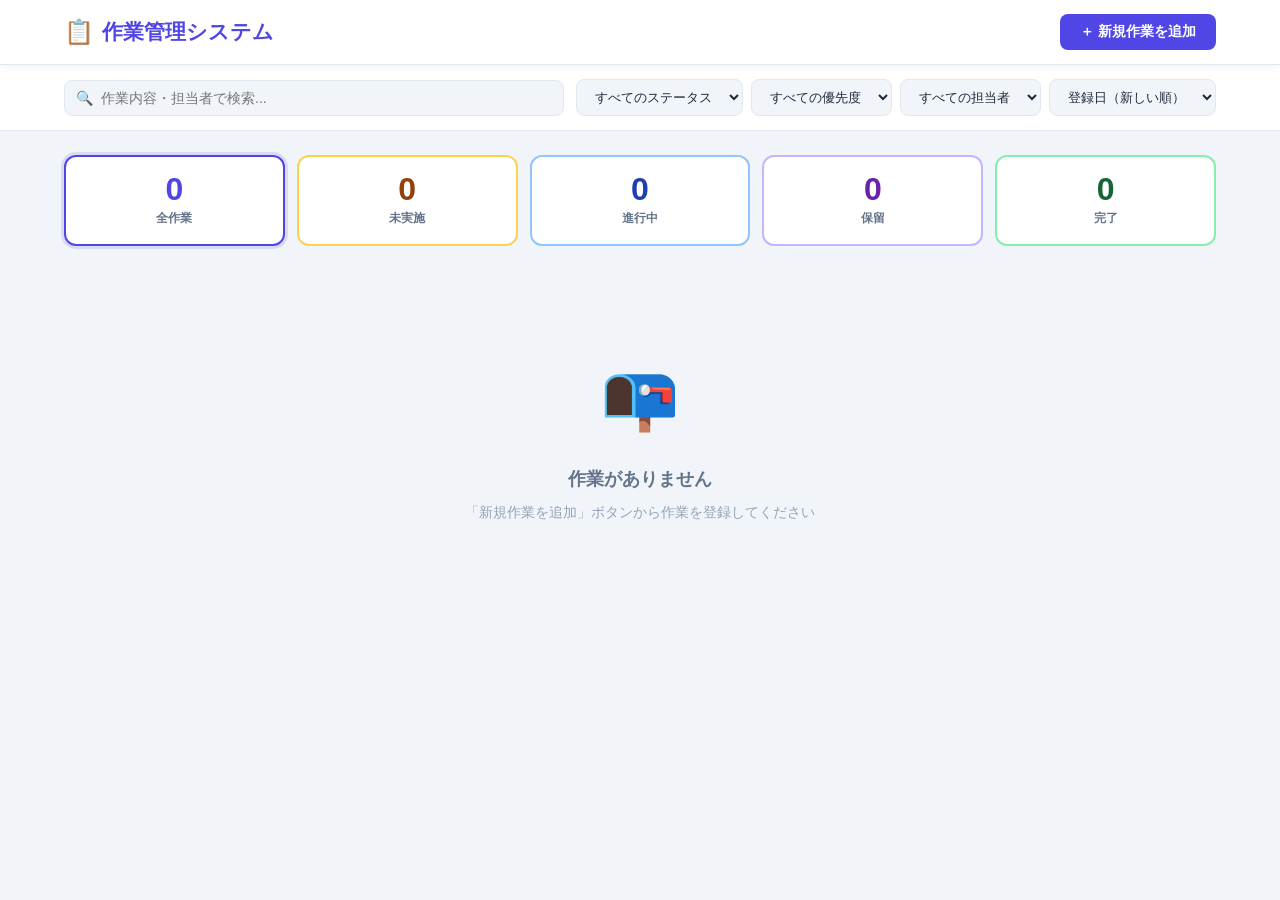
==== index.html @ 8e96127d "Add task management web application - Task CRUD with title, priority, deadline, assignee, status, pr" ====
<!DOCTYPE html>
<html lang="ja">
<head>
  <meta charset="UTF-8">
  <meta name="viewport" content="width=device-width, initial-scale=1.0">
  <title>作業管理システム</title>
  <link rel="stylesheet" href="style.css">
</head>
<body>
  <div id="app">
    <!-- ヘッダー -->
    <header class="header">
      <div class="header-inner">
        <h1 class="logo">
          <span class="logo-icon">📋</span>
          作業管理システム
        </h1>
        <button class="btn btn-primary" id="openModalBtn">
          ＋ 新規作業を追加
        </button>
      </div>
    </header>

    <!-- フィルター・検索バー -->
    <div class="filter-bar">
      <div class="filter-bar-inner">
        <div class="search-wrap">
          <span class="search-icon">🔍</span>
          <input type="text" id="searchInput" class="search-input" placeholder="作業内容・担当者で検索...">
        </div>
        <div class="filters">
          <select id="filterStatus" class="filter-select">
            <option value="">すべてのステータス</option>
            <option value="未実施">未実施</option>
            <option value="進行中">進行中</option>
            <option value="保留">保留</option>
            <option value="完了">完了</option>
          </select>
          <select id="filterPriority" class="filter-select">
            <option value="">すべての優先度</option>
            <option value="高">高</option>
            <option value="中">中</option>
            <option value="低">低</option>
          </select>
          <select id="filterAssignee" class="filter-select" id="filterAssignee">
            <option value="">すべての担当者</option>
          </select>
          <select id="sortOrder" class="filter-select">
            <option value="created_desc">登録日（新しい順）</option>
            <option value="created_asc">登録日（古い順）</option>
            <option value="deadline_asc">期限（近い順）</option>
            <option value="deadline_desc">期限（遠い順）</option>
            <option value="priority_desc">優先度（高い順）</option>
          </select>
        </div>
      </div>
    </div>

    <!-- サマリーカード -->
    <div class="summary-section">
      <div class="summary-grid">
        <div class="summary-card" data-status="">
          <div class="summary-number" id="countAll">0</div>
          <div class="summary-label">全作業</div>
        </div>
        <div class="summary-card status-pending" data-status="未実施">
          <div class="summary-number" id="countPending">0</div>
          <div class="summary-label">未実施</div>
        </div>
        <div class="summary-card status-inprogress" data-status="進行中">
          <div class="summary-number" id="countInProgress">0</div>
          <div class="summary-label">進行中</div>
        </div>
        <div class="summary-card status-hold" data-status="保留">
          <div class="summary-number" id="countHold">0</div>
          <div class="summary-label">保留</div>
        </div>
        <div class="summary-card status-done" data-status="完了">
          <div class="summary-number" id="countDone">0</div>
          <div class="summary-label">完了</div>
        </div>
      </div>
    </div>

    <!-- 作業一覧 -->
    <div class="main-content">
      <div class="task-list" id="taskList">
        <!-- タスクカードがここに挿入される -->
      </div>
      <div class="empty-state" id="emptyState" style="display:none;">
        <div class="empty-icon">📭</div>
        <p class="empty-text">作業がありません</p>
        <p class="empty-sub">「新規作業を追加」ボタンから作業を登録してください</p>
      </div>
    </div>
  </div>

  <!-- 作業追加・編集モーダル -->
  <div class="modal-overlay" id="modalOverlay">
    <div class="modal">
      <div class="modal-header">
        <h2 class="modal-title" id="modalTitle">新規作業を追加</h2>
        <button class="modal-close" id="modalClose">✕</button>
      </div>
      <div class="modal-body">
        <form id="taskForm">
          <input type="hidden" id="taskId">

          <div class="form-row">
            <div class="form-group">
              <label class="form-label required">作業内容</label>
              <input type="text" id="taskTitle" class="form-input" placeholder="作業内容を入力..." required>
            </div>
          </div>

          <div class="form-row form-row-3">
            <div class="form-group">
              <label class="form-label required">優先度</label>
              <select id="taskPriority" class="form-select" required>
                <option value="">選択してください</option>
                <option value="高">🔴 高</option>
                <option value="中">🟡 中</option>
                <option value="低">🟢 低</option>
              </select>
            </div>
            <div class="form-group">
              <label class="form-label">期限</label>
              <input type="date" id="taskDeadline" class="form-input">
            </div>
            <div class="form-group">
              <label class="form-label required">ステータス</label>
              <select id="taskStatus" class="form-select" required>
                <option value="">選択してください</option>
                <option value="未実施">未実施</option>
                <option value="進行中">進行中</option>
                <option value="保留">保留</option>
                <option value="完了">完了</option>
              </select>
            </div>
          </div>

          <div class="form-row form-row-2">
            <div class="form-group">
              <label class="form-label required">担当者</label>
              <input type="text" id="taskAssignee" class="form-input" placeholder="担当者名を入力..." required>
            </div>
            <div class="form-group">
              <label class="form-label">進捗 (<span id="progressValue">0</span>%)</label>
              <input type="range" id="taskProgress" class="form-range" min="0" max="100" step="5" value="0">
            </div>
          </div>

          <div class="form-row">
            <div class="form-group">
              <label class="form-label">作業説明</label>
              <textarea id="taskDescription" class="form-textarea" rows="3" placeholder="作業の詳細説明を入力..."></textarea>
            </div>
          </div>

          <div class="form-row">
            <div class="form-group">
              <label class="form-label">備考</label>
              <textarea id="taskNotes" class="form-textarea" rows="2" placeholder="備考・メモを入力..."></textarea>
            </div>
          </div>

          <div class="modal-footer">
            <button type="button" class="btn btn-secondary" id="cancelBtn">キャンセル</button>
            <button type="submit" class="btn btn-primary" id="submitBtn">登録する</button>
          </div>
        </form>
      </div>
    </div>
  </div>

  <!-- 詳細モーダル -->
  <div class="modal-overlay" id="detailOverlay">
    <div class="modal modal-detail">
      <div class="modal-header">
        <h2 class="modal-title" id="detailTitle">作業詳細</h2>
        <button class="modal-close" id="detailClose">✕</button>
      </div>
      <div class="modal-body" id="detailBody">
      </div>
    </div>
  </div>

  <!-- 削除確認モーダル -->
  <div class="modal-overlay" id="deleteOverlay">
    <div class="modal modal-sm">
      <div class="modal-header">
        <h2 class="modal-title">削除の確認</h2>
        <button class="modal-close" id="deleteClose">✕</button>
      </div>
      <div class="modal-body">
        <p style="margin-bottom:1.5rem;">この作業を削除しますか？この操作は元に戻せません。</p>
        <div class="modal-footer">
          <button type="button" class="btn btn-secondary" id="deleteCancelBtn">キャンセル</button>
          <button type="button" class="btn btn-danger" id="deleteConfirmBtn">削除する</button>
        </div>
      </div>
    </div>
  </div>

  <script src="app.js"></script>
</body>
</html>
---- style.css ----
/* ===== リセット・ベース ===== */
*, *::before, *::after {
  box-sizing: border-box;
  margin: 0;
  padding: 0;
}

:root {
  --primary: #4f46e5;
  --primary-light: #6366f1;
  --primary-dark: #3730a3;
  --danger: #ef4444;
  --danger-dark: #dc2626;
  --bg: #f1f5f9;
  --surface: #ffffff;
  --border: #e2e8f0;
  --text: #1e293b;
  --text-muted: #64748b;
  --text-light: #94a3b8;
  --radius: 12px;
  --shadow: 0 1px 3px rgba(0,0,0,.08), 0 4px 12px rgba(0,0,0,.06);
  --shadow-md: 0 4px 16px rgba(0,0,0,.12);
  --transition: 0.18s ease;

  /* ステータスカラー */
  --pending-bg: #fef3c7;
  --pending-text: #92400e;
  --pending-border: #fcd34d;
  --inprogress-bg: #dbeafe;
  --inprogress-text: #1e40af;
  --inprogress-border: #93c5fd;
  --hold-bg: #f3e8ff;
  --hold-text: #6b21a8;
  --hold-border: #c4b5fd;
  --done-bg: #dcfce7;
  --done-text: #166534;
  --done-border: #86efac;
}

body {
  font-family: 'Hiragino Sans', 'Meiryo', -apple-system, BlinkMacSystemFont, sans-serif;
  background: var(--bg);
  color: var(--text);
  min-height: 100vh;
  font-size: 14px;
  line-height: 1.6;
}

/* ===== ヘッダー ===== */
.header {
  background: var(--surface);
  border-bottom: 1px solid var(--border);
  position: sticky;
  top: 0;
  z-index: 100;
  box-shadow: 0 1px 8px rgba(0,0,0,.06);
}

.header-inner {
  max-width: 1200px;
  margin: 0 auto;
  padding: 0 24px;
  height: 64px;
  display: flex;
  align-items: center;
  justify-content: space-between;
}

.logo {
  font-size: 1.3rem;
  font-weight: 700;
  color: var(--primary);
  display: flex;
  align-items: center;
  gap: 8px;
}

.logo-icon {
  font-size: 1.5rem;
}

/* ===== ボタン ===== */
.btn {
  display: inline-flex;
  align-items: center;
  gap: 6px;
  padding: 9px 20px;
  border-radius: 8px;
  font-size: 14px;
  font-weight: 600;
  cursor: pointer;
  border: none;
  transition: all var(--transition);
  font-family: inherit;
}

.btn-primary {
  background: var(--primary);
  color: white;
}
.btn-primary:hover {
  background: var(--primary-dark);
  transform: translateY(-1px);
  box-shadow: 0 4px 12px rgba(79,70,229,.35);
}

.btn-secondary {
  background: var(--bg);
  color: var(--text-muted);
  border: 1px solid var(--border);
}
.btn-secondary:hover {
  background: var(--border);
}

.btn-danger {
  background: var(--danger);
  color: white;
}
.btn-danger:hover {
  background: var(--danger-dark);
}

/* ===== フィルターバー ===== */
.filter-bar {
  background: var(--surface);
  border-bottom: 1px solid var(--border);
  padding: 14px 0;
}

.filter-bar-inner {
  max-width: 1200px;
  margin: 0 auto;
  padding: 0 24px;
  display: flex;
  align-items: center;
  gap: 12px;
  flex-wrap: wrap;
}

.search-wrap {
  position: relative;
  flex: 1;
  min-width: 200px;
}

.search-icon {
  position: absolute;
  left: 12px;
  top: 50%;
  transform: translateY(-50%);
  pointer-events: none;
}

.search-input {
  width: 100%;
  padding: 9px 14px 9px 36px;
  border: 1px solid var(--border);
  border-radius: 8px;
  font-size: 14px;
  background: var(--bg);
  color: var(--text);
  font-family: inherit;
  transition: border-color var(--transition);
}
.search-input:focus {
  outline: none;
  border-color: var(--primary-light);
  background: var(--surface);
}

.filters {
  display: flex;
  gap: 8px;
  flex-wrap: wrap;
}

.filter-select {
  padding: 9px 14px;
  border: 1px solid var(--border);
  border-radius: 8px;
  font-size: 13px;
  background: var(--bg);
  color: var(--text);
  cursor: pointer;
  font-family: inherit;
  transition: border-color var(--transition);
}
.filter-select:focus {
  outline: none;
  border-color: var(--primary-light);
}

/* ===== サマリー ===== */
.summary-section {
  max-width: 1200px;
  margin: 24px auto 0;
  padding: 0 24px;
}

.summary-grid {
  display: grid;
  grid-template-columns: repeat(5, 1fr);
  gap: 12px;
}

.summary-card {
  background: var(--surface);
  border: 2px solid var(--border);
  border-radius: var(--radius);
  padding: 16px;
  text-align: center;
  cursor: pointer;
  transition: all var(--transition);
}
.summary-card:hover {
  transform: translateY(-2px);
  box-shadow: var(--shadow-md);
}
.summary-card.active {
  border-color: var(--primary);
  box-shadow: 0 0 0 3px rgba(79,70,229,.15);
}

.summary-card.status-pending  { border-color: var(--pending-border); }
.summary-card.status-inprogress { border-color: var(--inprogress-border); }
.summary-card.status-hold     { border-color: var(--hold-border); }
.summary-card.status-done     { border-color: var(--done-border); }

.summary-number {
  font-size: 2rem;
  font-weight: 700;
  color: var(--primary);
  line-height: 1;
}
.summary-card.status-pending  .summary-number { color: var(--pending-text); }
.summary-card.status-inprogress .summary-number { color: var(--inprogress-text); }
.summary-card.status-hold     .summary-number { color: var(--hold-text); }
.summary-card.status-done     .summary-number { color: var(--done-text); }

.summary-label {
  font-size: 12px;
  color: var(--text-muted);
  margin-top: 4px;
  font-weight: 600;
}

/* ===== メインコンテンツ ===== */
.main-content {
  max-width: 1200px;
  margin: 20px auto 48px;
  padding: 0 24px;
}

/* ===== タスクカード ===== */
.task-list {
  display: grid;
  grid-template-columns: repeat(auto-fill, minmax(340px, 1fr));
  gap: 16px;
}

.task-card {
  background: var(--surface);
  border-radius: var(--radius);
  border: 1px solid var(--border);
  box-shadow: var(--shadow);
  overflow: hidden;
  transition: all var(--transition);
  display: flex;
  flex-direction: column;
  cursor: pointer;
}
.task-card:hover {
  transform: translateY(-2px);
  box-shadow: var(--shadow-md);
}
.task-card.is-done {
  opacity: 0.7;
}

.task-card-top {
  padding: 16px 16px 12px;
  border-left: 4px solid var(--border);
  flex: 1;
}
.task-card.priority-high  .task-card-top { border-left-color: #ef4444; }
.task-card.priority-mid   .task-card-top { border-left-color: #f59e0b; }
.task-card.priority-low   .task-card-top { border-left-color: #22c55e; }

.task-card-header {
  display: flex;
  align-items: flex-start;
  justify-content: space-between;
  gap: 8px;
  margin-bottom: 8px;
}

.task-title {
  font-size: 15px;
  font-weight: 700;
  color: var(--text);
  flex: 1;
  line-height: 1.4;
}
.task-card.is-done .task-title {
  text-decoration: line-through;
  color: var(--text-muted);
}

.task-badges {
  display: flex;
  gap: 6px;
  align-items: center;
  flex-shrink: 0;
}

.badge {
  display: inline-flex;
  align-items: center;
  padding: 3px 8px;
  border-radius: 20px;
  font-size: 11px;
  font-weight: 700;
  white-space: nowrap;
}
.badge-priority-high  { background: #fee2e2; color: #b91c1c; }
.badge-priority-mid   { background: #fef3c7; color: #92400e; }
.badge-priority-low   { background: #dcfce7; color: #166534; }
.badge-status-未実施  { background: var(--pending-bg);    color: var(--pending-text);    border: 1px solid var(--pending-border); }
.badge-status-進行中  { background: var(--inprogress-bg); color: var(--inprogress-text); border: 1px solid var(--inprogress-border); }
.badge-status-保留    { background: var(--hold-bg);       color: var(--hold-text);       border: 1px solid var(--hold-border); }
.badge-status-完了    { background: var(--done-bg);       color: var(--done-text);       border: 1px solid var(--done-border); }

.task-meta {
  display: flex;
  gap: 12px;
  flex-wrap: wrap;
  font-size: 12px;
  color: var(--text-muted);
  margin-bottom: 10px;
}
.task-meta-item {
  display: flex;
  align-items: center;
  gap: 4px;
}
.task-meta-item.overdue {
  color: #dc2626;
  font-weight: 600;
}

.task-description {
  font-size: 13px;
  color: var(--text-muted);
  display: -webkit-box;
  -webkit-line-clamp: 2;
  -webkit-box-orient: vertical;
  overflow: hidden;
  line-height: 1.5;
}

/* プログレスバー */
.task-card-bottom {
  padding: 10px 16px 14px;
  border-top: 1px solid var(--border);
  background: var(--bg);
}

.progress-wrap {
  display: flex;
  align-items: center;
  gap: 10px;
}

.progress-bar-track {
  flex: 1;
  height: 8px;
  background: var(--border);
  border-radius: 99px;
  overflow: hidden;
}

.progress-bar-fill {
  height: 100%;
  border-radius: 99px;
  background: linear-gradient(90deg, var(--primary-light), var(--primary));
  transition: width 0.4s ease;
}
.progress-bar-fill.full { background: linear-gradient(90deg, #22c55e, #16a34a); }

.progress-pct {
  font-size: 12px;
  font-weight: 700;
  color: var(--primary);
  min-width: 32px;
  text-align: right;
}
.progress-pct.full { color: #16a34a; }

/* アクションボタン */
.task-actions {
  padding: 0 12px 12px;
  display: flex;
  gap: 6px;
  justify-content: flex-end;
}

.action-btn {
  padding: 5px 12px;
  font-size: 12px;
  border-radius: 6px;
  border: 1px solid var(--border);
  background: var(--surface);
  color: var(--text-muted);
  cursor: pointer;
  font-family: inherit;
  font-weight: 600;
  transition: all var(--transition);
}
.action-btn:hover {
  background: var(--bg);
  color: var(--text);
}
.action-btn.edit:hover {
  background: #eff6ff;
  border-color: #93c5fd;
  color: var(--inprogress-text);
}
.action-btn.duplicate:hover {
  background: #f0fdf4;
  border-color: #86efac;
  color: #166534;
}
.action-btn.delete:hover {
  background: #fee2e2;
  border-color: #fca5a5;
  color: var(--danger);
}

/* ===== 空状態 ===== */
.empty-state {
  text-align: center;
  padding: 80px 24px;
}
.empty-icon { font-size: 4rem; margin-bottom: 16px; }
.empty-text { font-size: 18px; font-weight: 700; color: var(--text-muted); margin-bottom: 8px; }
.empty-sub  { font-size: 14px; color: var(--text-light); }

/* ===== モーダル ===== */
.modal-overlay {
  display: none;
  position: fixed;
  inset: 0;
  background: rgba(15,23,42,.5);
  z-index: 200;
  align-items: center;
  justify-content: center;
  padding: 24px;
  backdrop-filter: blur(3px);
}
.modal-overlay.open {
  display: flex;
  animation: fadeIn .15s ease;
}

@keyframes fadeIn {
  from { opacity: 0; }
  to   { opacity: 1; }
}

.modal {
  background: var(--surface);
  border-radius: 16px;
  width: 100%;
  max-width: 680px;
  max-height: 90vh;
  overflow: hidden;
  display: flex;
  flex-direction: column;
  box-shadow: 0 20px 60px rgba(0,0,0,.2);
  animation: slideUp .2s ease;
}

@keyframes slideUp {
  from { transform: translateY(20px); opacity: 0; }
  to   { transform: translateY(0);    opacity: 1; }
}

.modal-sm  { max-width: 400px; }
.modal-detail { max-width: 600px; }

.modal-header {
  display: flex;
  align-items: center;
  justify-content: space-between;
  padding: 20px 24px;
  border-bottom: 1px solid var(--border);
  flex-shrink: 0;
}

.modal-title {
  font-size: 18px;
  font-weight: 700;
}

.modal-close {
  width: 32px;
  height: 32px;
  border-radius: 8px;
  border: 1px solid var(--border);
  background: var(--bg);
  cursor: pointer;
  font-size: 14px;
  display: flex;
  align-items: center;
  justify-content: center;
  transition: background var(--transition);
}
.modal-close:hover { background: var(--border); }

.modal-body {
  padding: 24px;
  overflow-y: auto;
  flex: 1;
}

.modal-footer {
  display: flex;
  gap: 10px;
  justify-content: flex-end;
  margin-top: 24px;
  padding-top: 20px;
  border-top: 1px solid var(--border);
}

/* ===== フォーム ===== */
.form-row {
  margin-bottom: 16px;
}
.form-row-2 { display: grid; grid-template-columns: 1fr 1fr; gap: 16px; }
.form-row-3 { display: grid; grid-template-columns: 1fr 1fr 1fr; gap: 16px; }

.form-group { display: flex; flex-direction: column; gap: 6px; }

.form-label {
  font-size: 13px;
  font-weight: 600;
  color: var(--text-muted);
}
.form-label.required::after {
  content: ' *';
  color: var(--danger);
}

.form-input, .form-select, .form-textarea {
  padding: 10px 14px;
  border: 1px solid var(--border);
  border-radius: 8px;
  font-size: 14px;
  color: var(--text);
  font-family: inherit;
  background: var(--surface);
  transition: border-color var(--transition), box-shadow var(--transition);
  width: 100%;
}
.form-input:focus, .form-select:focus, .form-textarea:focus {
  outline: none;
  border-color: var(--primary-light);
  box-shadow: 0 0 0 3px rgba(99,102,241,.12);
}
.form-input.error, .form-select.error { border-color: var(--danger); }

.form-textarea { resize: vertical; min-height: 80px; }

.form-range {
  width: 100%;
  height: 6px;
  accent-color: var(--primary);
  cursor: pointer;
  margin-top: 8px;
}

/* ===== 詳細モーダル ===== */
.detail-grid {
  display: grid;
  grid-template-columns: 1fr 1fr;
  gap: 16px;
  margin-bottom: 16px;
}
.detail-item label {
  display: block;
  font-size: 11px;
  font-weight: 700;
  text-transform: uppercase;
  letter-spacing: .05em;
  color: var(--text-light);
  margin-bottom: 4px;
}
.detail-item p {
  font-size: 14px;
  color: var(--text);
}
.detail-divider {
  border: none;
  border-top: 1px solid var(--border);
  margin: 16px 0;
}
.detail-progress-wrap {
  display: flex;
  align-items: center;
  gap: 12px;
}
.detail-progress-track {
  flex: 1;
  height: 10px;
  background: var(--border);
  border-radius: 99px;
  overflow: hidden;
}
.detail-progress-fill {
  height: 100%;
  border-radius: 99px;
  background: linear-gradient(90deg, var(--primary-light), var(--primary));
}
.detail-progress-fill.full { background: linear-gradient(90deg, #22c55e, #16a34a); }
.detail-progress-pct {
  font-weight: 700;
  color: var(--primary);
  min-width: 40px;
}
.detail-progress-pct.full { color: #16a34a; }

/* ===== レスポンシブ ===== */
@media (max-width: 768px) {
  .summary-grid { grid-template-columns: repeat(3, 1fr); }
  .task-list { grid-template-columns: 1fr; }
  .form-row-2, .form-row-3 { grid-template-columns: 1fr; }
  .detail-grid { grid-template-columns: 1fr; }
  .filter-bar-inner { flex-direction: column; align-items: stretch; }
  .filters { flex-direction: column; }
}

@media (max-width: 480px) {
  .header-inner { padding: 0 16px; }
  .summary-grid { grid-template-columns: repeat(2, 1fr); }
  .summary-section, .main-content { padding: 0 16px; }
}
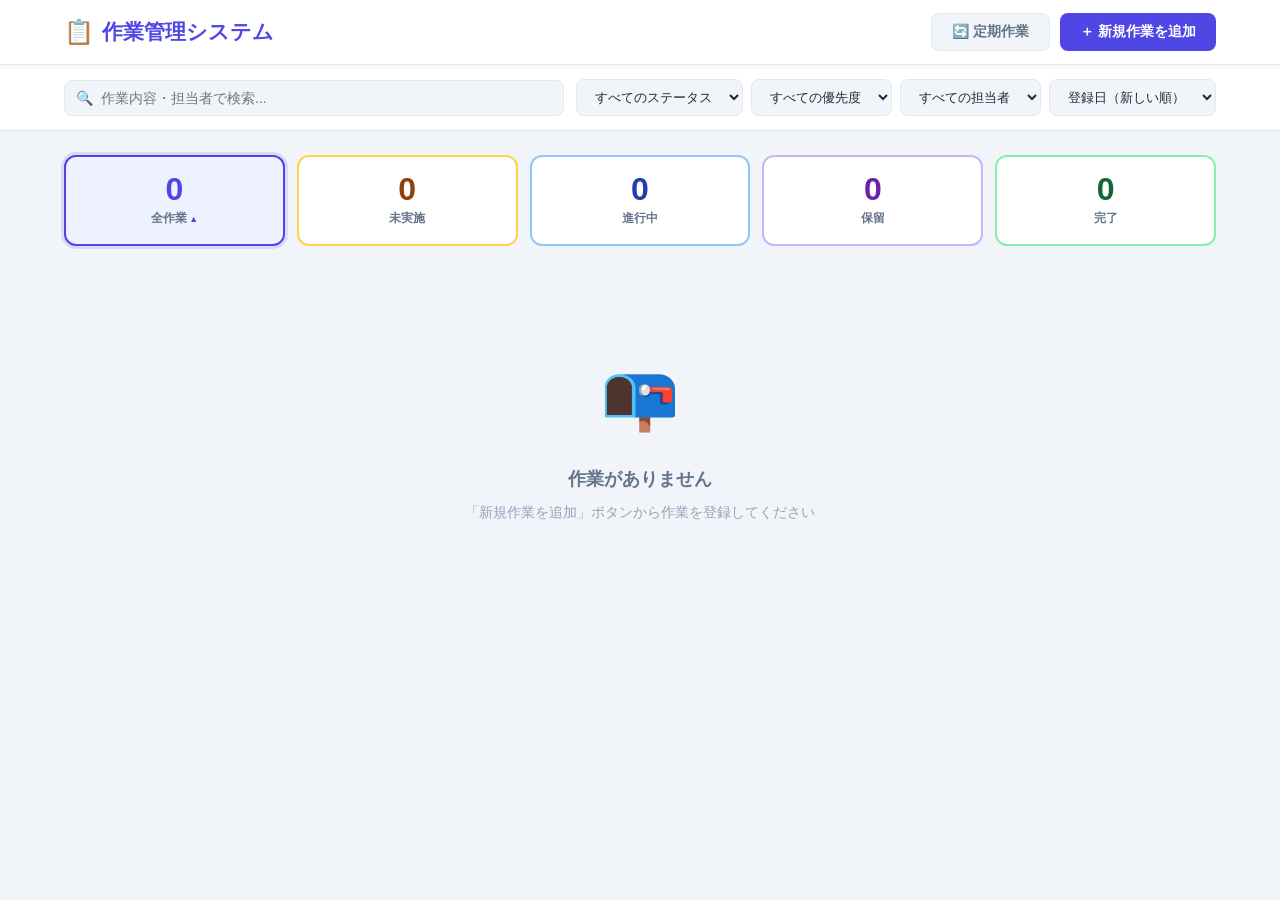
==== commit e3b941fc: "定期作業テンプレート機能を追加 - 毎月末・毎月X日・毎週X曜日の繰り返しパターンに対応 - ページ読み込み時に期限のX日前になると自動でタスク生成 - lastGeneratedPeriod（YYY" ====
--- a/index.html
+++ b/index.html
@@ -15,9 +15,14 @@
           <span class="logo-icon">📋</span>
           作業管理システム
         </h1>
-        <button class="btn btn-primary" id="openModalBtn">
-          ＋ 新規作業を追加
-        </button>
+        <div style="display:flex;gap:10px;">
+          <button class="btn btn-secondary" id="openRecurringBtn">
+            🔄 定期作業
+          </button>
+          <button class="btn btn-primary" id="openModalBtn">
+            ＋ 新規作業を追加
+          </button>
+        </div>
       </div>
     </header>
 
@@ -202,6 +207,98 @@
     </div>
   </div>
 
+  <!-- 定期作業管理モーダル -->
+  <div class="modal-overlay" id="recurringOverlay">
+    <div class="modal modal-recurring">
+      <div class="modal-header">
+        <h2 class="modal-title">🔄 定期作業テンプレート</h2>
+        <button class="modal-close" id="recurringClose">✕</button>
+      </div>
+      <div class="modal-body">
+        <!-- テンプレート一覧 -->
+        <div class="recurring-list" id="recurringList">
+          <!-- テンプレートがここに挿入される -->
+        </div>
+        <div class="recurring-empty" id="recurringEmpty" style="display:none;">
+          <p>テンプレートが登録されていません</p>
+        </div>
+
+        <!-- 追加フォームトグル -->
+        <div style="margin-top:16px;">
+          <button class="btn btn-secondary" id="toggleRecurringFormBtn" style="width:100%;">＋ テンプレートを追加</button>
+        </div>
+
+        <div id="recurringFormWrap" style="display:none;">
+          <div style="border-top:1px solid var(--border);margin-top:16px;padding-top:16px;">
+            <form id="recurringForm">
+              <div class="form-row">
+                <div class="form-group">
+                  <label class="form-label required">作業内容</label>
+                  <input type="text" id="rtTitle" class="form-input" placeholder="作業内容を入力..." required>
+                </div>
+              </div>
+
+              <div class="form-row form-row-3">
+                <div class="form-group">
+                  <label class="form-label required">優先度</label>
+                  <select id="rtPriority" class="form-select" required>
+                    <option value="">選択</option>
+                    <option value="高">🔴 高</option>
+                    <option value="中">🟡 中</option>
+                    <option value="低">🟢 低</option>
+                  </select>
+                </div>
+                <div class="form-group">
+                  <label class="form-label required">担当者</label>
+                  <input type="text" id="rtAssignee" class="form-input" placeholder="担当者名" required>
+                </div>
+                <div class="form-group">
+                  <label class="form-label">初期ステータス</label>
+                  <select id="rtStatus" class="form-select">
+                    <option value="未実施">未実施</option>
+                    <option value="進行中">進行中</option>
+                  </select>
+                </div>
+              </div>
+
+              <div class="form-row form-row-3">
+                <div class="form-group">
+                  <label class="form-label required">繰り返しタイプ</label>
+                  <select id="rtRepeatType" class="form-select" required>
+                    <option value="">選択</option>
+                    <option value="monthly_end">毎月末</option>
+                    <option value="monthly_day">毎月X日</option>
+                    <option value="weekly">毎週X曜日</option>
+                  </select>
+                </div>
+                <div class="form-group" id="rtRepeatValueWrap" style="display:none;">
+                  <label class="form-label required" id="rtRepeatValueLabel">繰り返し値</label>
+                  <select id="rtRepeatValue" class="form-select"></select>
+                </div>
+                <div class="form-group">
+                  <label class="form-label required">何日前に生成</label>
+                  <input type="number" id="rtAdvanceDays" class="form-input" value="3" min="0" max="30" required>
+                </div>
+              </div>
+
+              <div class="form-row">
+                <div class="form-group">
+                  <label class="form-label">説明（任意）</label>
+                  <textarea id="rtDescription" class="form-textarea" rows="2" placeholder="作業の詳細説明..."></textarea>
+                </div>
+              </div>
+
+              <div class="modal-footer" style="margin-top:0;">
+                <button type="button" class="btn btn-secondary" id="cancelRecurringFormBtn">キャンセル</button>
+                <button type="submit" class="btn btn-primary">テンプレートを登録</button>
+              </div>
+            </form>
+          </div>
+        </div>
+      </div>
+    </div>
+  </div>
+
   <script src="app.js"></script>
 </body>
 </html>
--- a/style.css
+++ b/style.css
@@ -219,13 +219,30 @@
 }
 .summary-card.active {
   border-color: var(--primary);
+  background: #eef2ff;
   box-shadow: 0 0 0 3px rgba(79,70,229,.15);
+}
+.summary-card.active .summary-label::after {
+  content: ' ▲';
+  font-size: 9px;
+  vertical-align: middle;
+  color: var(--primary);
 }
 
 .summary-card.status-pending  { border-color: var(--pending-border); }
 .summary-card.status-inprogress { border-color: var(--inprogress-border); }
 .summary-card.status-hold     { border-color: var(--hold-border); }
 .summary-card.status-done     { border-color: var(--done-border); }
+
+.summary-card.status-pending.active  { background: var(--pending-bg);    border-color: var(--pending-text);    box-shadow: 0 0 0 3px rgba(252,211,77,.25); }
+.summary-card.status-inprogress.active { background: var(--inprogress-bg); border-color: var(--inprogress-text); box-shadow: 0 0 0 3px rgba(147,197,253,.35); }
+.summary-card.status-hold.active     { background: var(--hold-bg);       border-color: var(--hold-text);       box-shadow: 0 0 0 3px rgba(196,181,253,.35); }
+.summary-card.status-done.active     { background: var(--done-bg);       border-color: var(--done-text);       box-shadow: 0 0 0 3px rgba(134,239,172,.35); }
+
+.summary-card.status-pending.active  .summary-label::after { color: var(--pending-text); }
+.summary-card.status-inprogress.active .summary-label::after { color: var(--inprogress-text); }
+.summary-card.status-hold.active     .summary-label::after { color: var(--hold-text); }
+.summary-card.status-done.active     .summary-label::after { color: var(--done-text); }
 
 .summary-number {
   font-size: 2rem;
@@ -254,53 +271,58 @@
 
 /* ===== タスクカード ===== */
 .task-list {
-  display: grid;
-  grid-template-columns: repeat(auto-fill, minmax(340px, 1fr));
-  gap: 16px;
+  display: flex;
+  flex-direction: column;
+  gap: 8px;
 }
 
 .task-card {
   background: var(--surface);
   border-radius: var(--radius);
   border: 1px solid var(--border);
+  border-left: 4px solid var(--border);
   box-shadow: var(--shadow);
   overflow: hidden;
   transition: all var(--transition);
   display: flex;
-  flex-direction: column;
+  flex-direction: row;
+  align-items: center;
   cursor: pointer;
 }
 .task-card:hover {
-  transform: translateY(-2px);
   box-shadow: var(--shadow-md);
+  border-color: #cbd5e1;
 }
 .task-card.is-done {
-  opacity: 0.7;
-}
-
-.task-card-top {
-  padding: 16px 16px 12px;
-  border-left: 4px solid var(--border);
+  opacity: 0.65;
+}
+
+.task-card.priority-high { border-left-color: #ef4444; }
+.task-card.priority-mid  { border-left-color: #f59e0b; }
+.task-card.priority-low  { border-left-color: #22c55e; }
+
+/* メイン情報エリア（横長・左側） */
+.task-card-main {
   flex: 1;
-}
-.task-card.priority-high  .task-card-top { border-left-color: #ef4444; }
-.task-card.priority-mid   .task-card-top { border-left-color: #f59e0b; }
-.task-card.priority-low   .task-card-top { border-left-color: #22c55e; }
-
-.task-card-header {
-  display: flex;
-  align-items: flex-start;
-  justify-content: space-between;
-  gap: 8px;
-  margin-bottom: 8px;
+  padding: 12px 16px;
+  min-width: 0;
+  cursor: pointer;
+}
+
+.task-card-title-row {
+  display: flex;
+  align-items: center;
+  gap: 10px;
+  margin-bottom: 6px;
+  flex-wrap: wrap;
 }
 
 .task-title {
-  font-size: 15px;
+  font-size: 14px;
   font-weight: 700;
   color: var(--text);
-  flex: 1;
   line-height: 1.4;
+  flex-shrink: 0;
 }
 .task-card.is-done .task-title {
   text-decoration: line-through;
@@ -309,7 +331,7 @@
 
 .task-badges {
   display: flex;
-  gap: 6px;
+  gap: 5px;
   align-items: center;
   flex-shrink: 0;
 }
@@ -317,7 +339,7 @@
 .badge {
   display: inline-flex;
   align-items: center;
-  padding: 3px 8px;
+  padding: 2px 8px;
   border-radius: 20px;
   font-size: 11px;
   font-weight: 700;
@@ -337,44 +359,40 @@
   flex-wrap: wrap;
   font-size: 12px;
   color: var(--text-muted);
-  margin-bottom: 10px;
 }
 .task-meta-item {
   display: flex;
   align-items: center;
-  gap: 4px;
+  gap: 3px;
+  white-space: nowrap;
 }
 .task-meta-item.overdue {
   color: #dc2626;
   font-weight: 600;
 }
-
-.task-description {
-  font-size: 13px;
-  color: var(--text-muted);
-  display: -webkit-box;
-  -webkit-line-clamp: 2;
-  -webkit-box-orient: vertical;
+.task-desc-preview {
+  color: var(--text-light);
   overflow: hidden;
-  line-height: 1.5;
-}
-
-/* プログレスバー */
-.task-card-bottom {
-  padding: 10px 16px 14px;
-  border-top: 1px solid var(--border);
-  background: var(--bg);
-}
-
-.progress-wrap {
-  display: flex;
-  align-items: center;
-  gap: 10px;
+  text-overflow: ellipsis;
+  white-space: nowrap;
+  max-width: 260px;
+}
+
+/* プログレスバー（中央エリア） */
+.task-card-progress {
+  width: 160px;
+  flex-shrink: 0;
+  padding: 0 16px;
+  display: flex;
+  align-items: center;
+  gap: 8px;
+  border-left: 1px solid var(--border);
+  align-self: stretch;
 }
 
 .progress-bar-track {
   flex: 1;
-  height: 8px;
+  height: 7px;
   background: var(--border);
   border-radius: 99px;
   overflow: hidden;
@@ -397,16 +415,19 @@
 }
 .progress-pct.full { color: #16a34a; }
 
-/* アクションボタン */
+/* アクションボタン（右端エリア） */
 .task-actions {
-  padding: 0 12px 12px;
+  padding: 0 12px;
+  flex-shrink: 0;
   display: flex;
   gap: 6px;
-  justify-content: flex-end;
+  align-items: center;
+  align-self: stretch;
+  border-left: 1px solid var(--border);
 }
 
 .action-btn {
-  padding: 5px 12px;
+  padding: 5px 10px;
   font-size: 12px;
   border-radius: 6px;
   border: 1px solid var(--border);
@@ -416,6 +437,7 @@
   font-family: inherit;
   font-weight: 600;
   transition: all var(--transition);
+  white-space: nowrap;
 }
 .action-btn:hover {
   background: var(--bg);
@@ -435,6 +457,32 @@
   background: #fee2e2;
   border-color: #fca5a5;
   color: var(--danger);
+}
+
+/* ===== 完了タスク区切り線 ===== */
+.done-divider {
+  display: flex;
+  align-items: center;
+  gap: 12px;
+  margin: 20px 0 8px;
+  color: var(--done-text);
+  font-size: 12px;
+  font-weight: 700;
+  letter-spacing: .04em;
+}
+.done-divider::before,
+.done-divider::after {
+  content: '';
+  flex: 1;
+  height: 1px;
+  background: var(--done-border);
+}
+.done-divider span {
+  white-space: nowrap;
+  background: var(--done-bg);
+  padding: 3px 10px;
+  border-radius: 20px;
+  border: 1px solid var(--done-border);
 }
 
 /* ===== 空状態 ===== */
@@ -630,14 +678,79 @@
 }
 .detail-progress-pct.full { color: #16a34a; }
 
+/* ===== 定期作業モーダル ===== */
+.modal-recurring { max-width: 640px; }
+
+.recurring-list {
+  display: flex;
+  flex-direction: column;
+  gap: 8px;
+}
+
+.recurring-item {
+  display: flex;
+  align-items: center;
+  gap: 12px;
+  background: var(--bg);
+  border: 1px solid var(--border);
+  border-radius: 10px;
+  padding: 10px 14px;
+  flex-wrap: wrap;
+}
+
+.recurring-item-main {
+  display: flex;
+  align-items: center;
+  gap: 8px;
+  flex: 1;
+  min-width: 0;
+}
+
+.recurring-item-title {
+  font-weight: 700;
+  font-size: 14px;
+  color: var(--text);
+  white-space: nowrap;
+  overflow: hidden;
+  text-overflow: ellipsis;
+}
+
+.recurring-item-meta {
+  display: flex;
+  gap: 10px;
+  font-size: 12px;
+  color: var(--text-muted);
+  flex-wrap: wrap;
+  flex-shrink: 0;
+}
+
+.recurring-empty {
+  text-align: center;
+  padding: 24px;
+  color: var(--text-light);
+  font-size: 14px;
+}
+
+#recurringFormWrap {
+  animation: fadeIn .15s ease;
+}
+
 /* ===== レスポンシブ ===== */
 @media (max-width: 768px) {
   .summary-grid { grid-template-columns: repeat(3, 1fr); }
-  .task-list { grid-template-columns: 1fr; }
   .form-row-2, .form-row-3 { grid-template-columns: 1fr; }
   .detail-grid { grid-template-columns: 1fr; }
   .filter-bar-inner { flex-direction: column; align-items: stretch; }
   .filters { flex-direction: column; }
+  .task-card-progress { width: 120px; }
+  .task-desc-preview { display: none; }
+}
+
+@media (max-width: 600px) {
+  .task-card { flex-wrap: wrap; }
+  .task-card-main { width: 100%; border-bottom: 1px solid var(--border); }
+  .task-card-progress { width: auto; flex: 1; border-left: none; border-top: none; align-self: auto; padding: 8px 12px; }
+  .task-actions { border-left: 1px solid var(--border); align-self: auto; padding: 8px 10px; }
 }
 
 @media (max-width: 480px) {
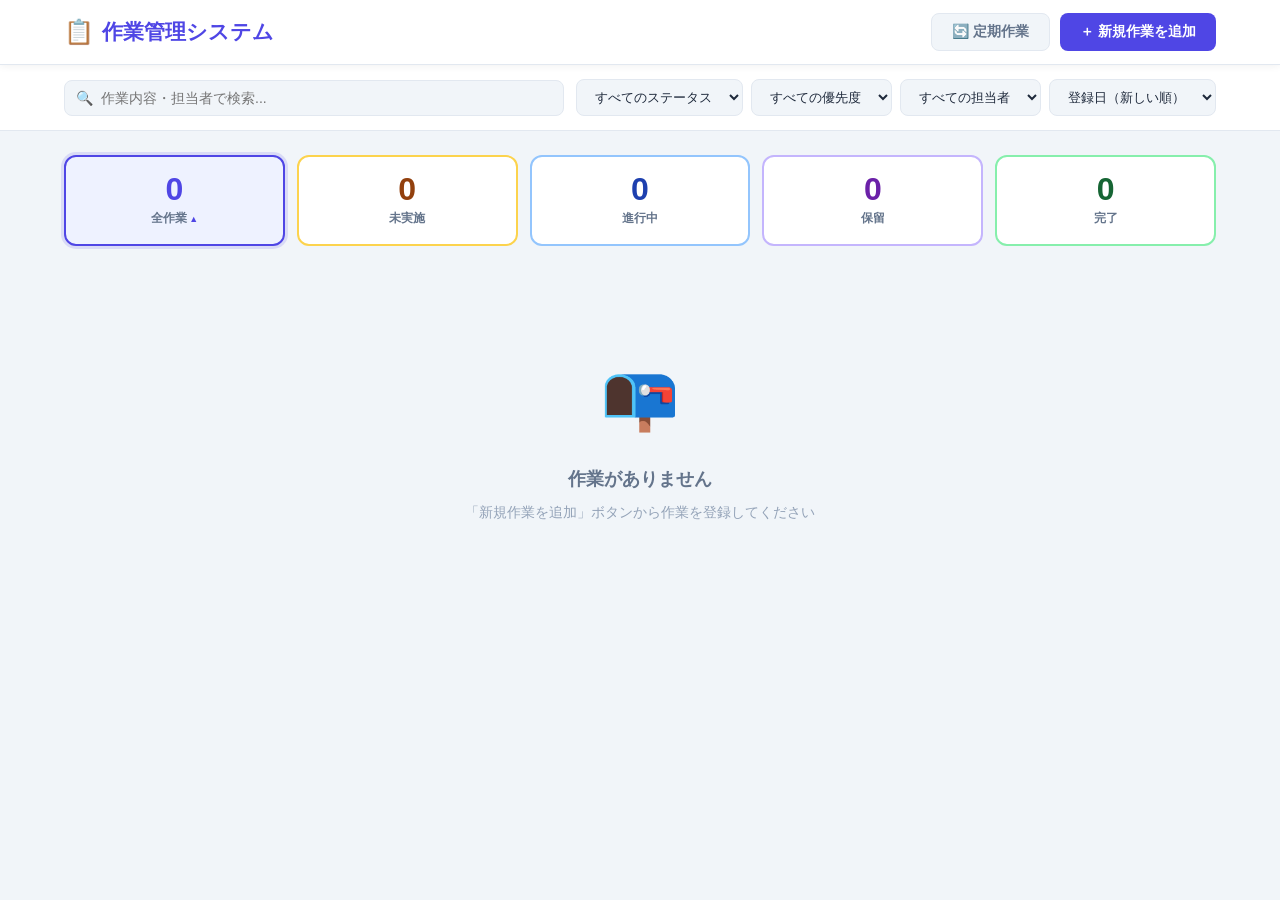
==== commit 02fc5893: "定期作業テンプレートの編集機能を追加 - テンプレート一覧に「編集」ボタンを追加 - 編集時はフォームに既存データを反映し、送信ボタンを「更新」表示に変更 - repeatValueフィールドの選択値" ====
--- a/index.html
+++ b/index.html
@@ -290,7 +290,7 @@
 
               <div class="modal-footer" style="margin-top:0;">
                 <button type="button" class="btn btn-secondary" id="cancelRecurringFormBtn">キャンセル</button>
-                <button type="submit" class="btn btn-primary">テンプレートを登録</button>
+                <button type="submit" class="btn btn-primary" id="rtSubmitBtn">テンプレートを登録</button>
               </div>
             </form>
           </div>
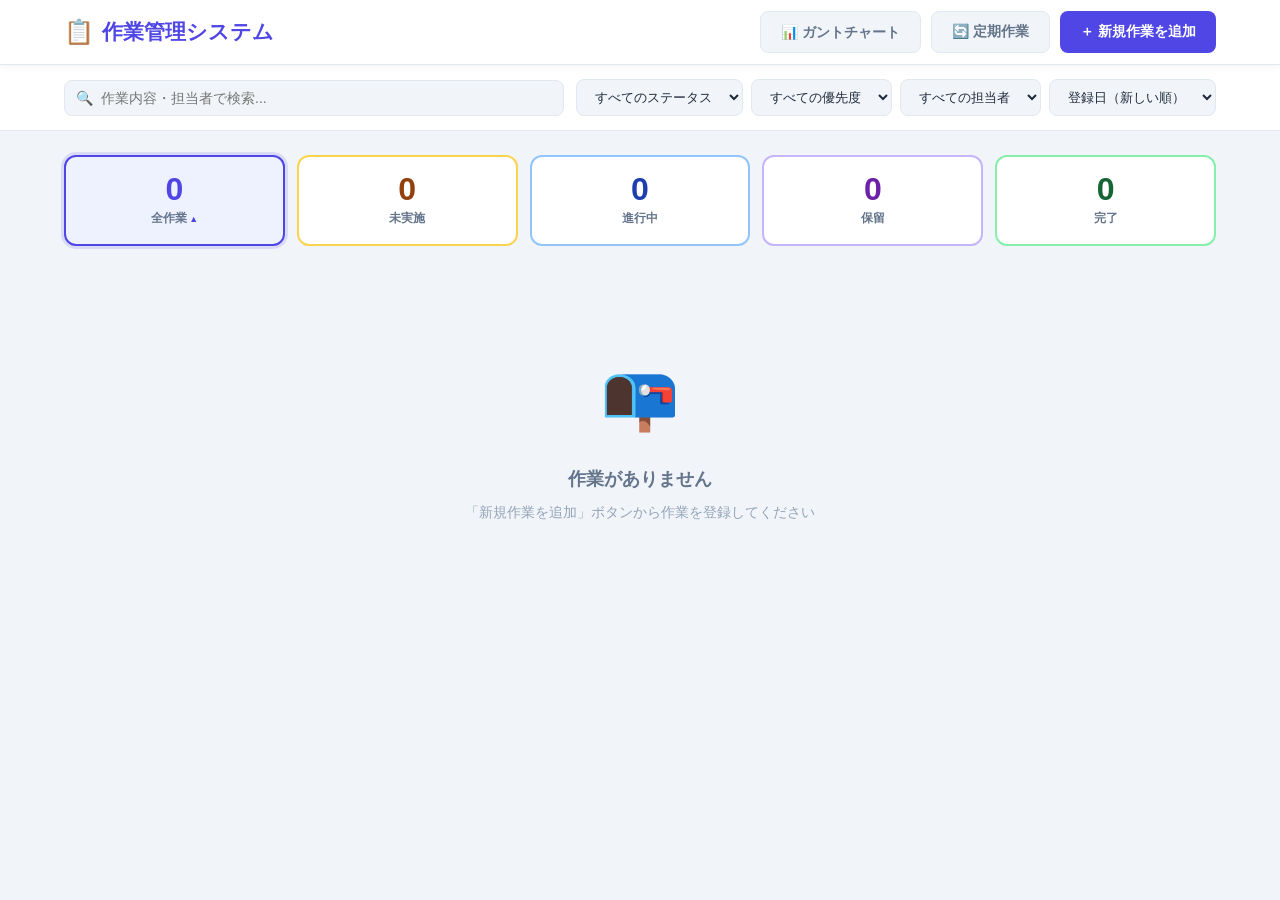
==== commit 110842f9: "ガントチャート機能を追加 - gantt.html / gantt.css / gantt.js を新規作成 - 左パネルに作業一覧、右パネルにガントチャートを表示 - 作業を明示的に選択してガントに" ====
--- a/index.html
+++ b/index.html
@@ -16,6 +16,7 @@
           作業管理システム
         </h1>
         <div style="display:flex;gap:10px;">
+          <a href="gantt.html" class="btn btn-secondary" style="text-decoration:none;">📊 ガントチャート</a>
           <button class="btn btn-secondary" id="openRecurringBtn">
             🔄 定期作業
           </button>
